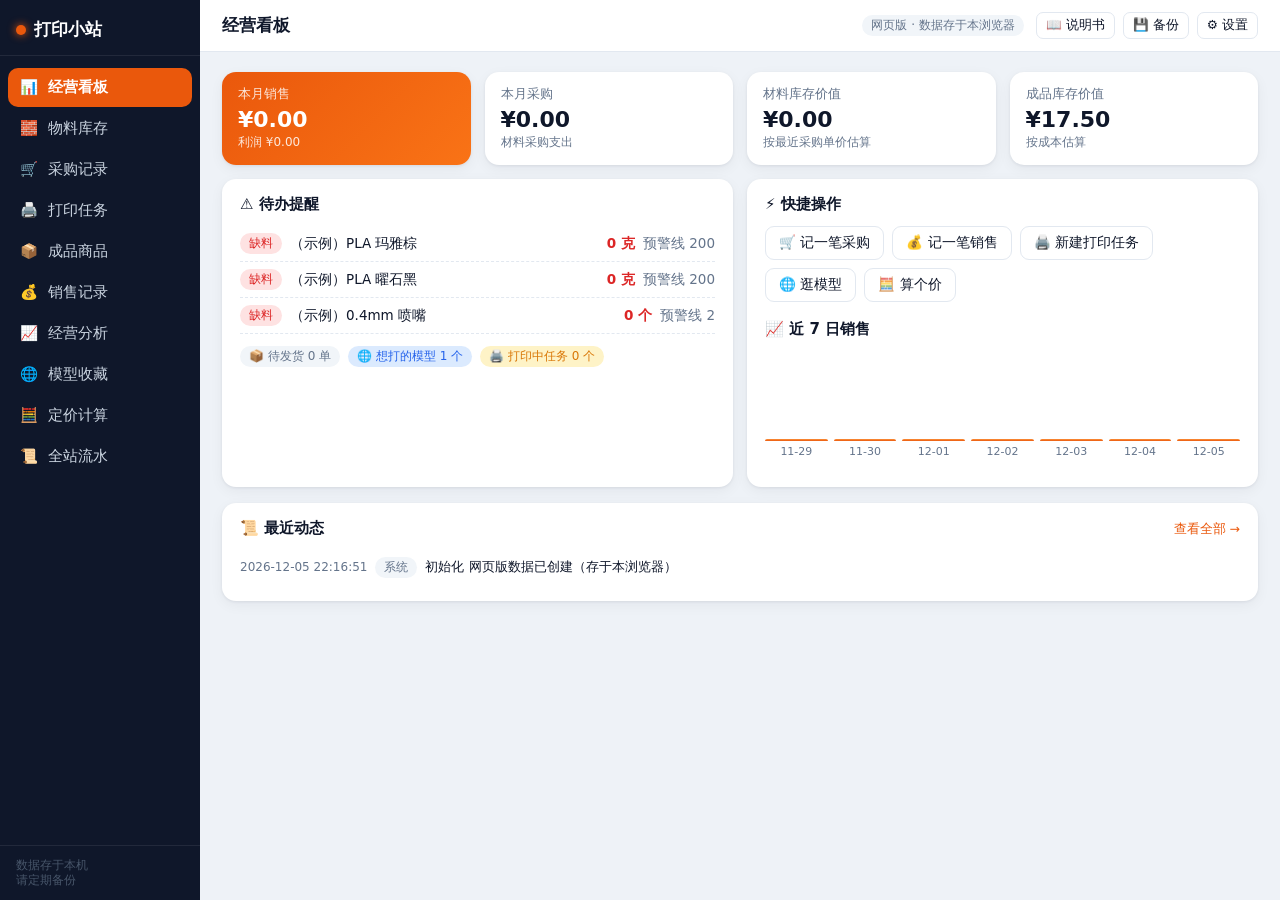
==== index.html @ f288597a "feat: 新增免安装网页版（GitHub Pages 直接可用） - localdb.js：浏览器端完整实现全部业务接口（localStorage 持久化） - 前端双模式：检测到无后端时自动切换网" ====
<!doctype html>
<html lang="zh-CN">
<head>
<meta charset="utf-8">
<meta name="viewport" content="width=device-width, initial-scale=1">
<title>打印小站 · 工作室管理</title>
<link rel="icon" href="data:image/svg+xml,<svg xmlns='http://www.w3.org/2000/svg' viewBox='0 0 100 100'><text y='.9em' font-size='90'>🖨️</text></svg>">
<link rel="stylesheet" href="static/style.css">
</head>
<body>
<aside id="sidebar">
  <div class="logo"><span class="dot"></span><span id="logo-name">打印小站</span></div>
  <nav id="nav"></nav>
  <div class="foot">数据存于本机<br>请定期备份</div>
</aside>
<div id="main">
  <header id="topbar">
    <h1 id="page-title">经营看板</h1>
    <div class="btns">
      <button class="btn small" id="btn-manual" title="图文使用说明书">📖 说明书</button>
      <button class="btn small" id="btn-backup" title="下载数据库备份文件">💾 备份</button>
      <button class="btn small" id="btn-settings" title="店名、电价等设置">⚙️ 设置</button>
    </div>
  </header>
  <main id="app"></main>
</div>
<div id="modal-root"></div>
<div id="toast-root"></div>
<script src="static/localdb.js"></script>
<script src="static/app.js"></script>
</body>
</html>
---- static/style.css ----
/* 打印小站 · 样式 */
:root {
  --bg: #eef2f7;
  --card: #ffffff;
  --ink: #0f172a;
  --muted: #64748b;
  --line: #e2e8f0;
  --brand: #ea580c;
  --brand-soft: #ffedd5;
  --ok: #16a34a;
  --ok-soft: #dcfce7;
  --bad: #dc2626;
  --bad-soft: #fee2e2;
  --warn: #d97706;
  --warn-soft: #fef3c7;
  --info: #2563eb;
  --info-soft: #dbeafe;
  --sidebar: #0f172a;
  --radius: 14px;
  --shadow: 0 1px 3px rgba(15, 23, 42, .07), 0 4px 14px rgba(15, 23, 42, .05);
}
* { box-sizing: border-box; }
html, body { margin: 0; padding: 0; height: 100%; }
body {
  font-family: system-ui, -apple-system, "Segoe UI", "Microsoft YaHei", "PingFang SC", sans-serif;
  background: var(--bg); color: var(--ink); font-size: 14.5px;
  display: flex; min-height: 100vh;
}

/* ---------- 侧边导航 ---------- */
#sidebar {
  width: 200px; background: var(--sidebar); color: #cbd5e1;
  display: flex; flex-direction: column; flex-shrink: 0;
  position: sticky; top: 0; height: 100vh;
}
#sidebar .logo {
  padding: 18px 16px 14px; font-size: 17px; font-weight: 700; color: #fff;
  display: flex; align-items: center; gap: 8px;
  border-bottom: 1px solid rgba(255,255,255,.08);
}
#sidebar .logo .dot { width: 10px; height: 10px; border-radius: 50%; background: var(--brand); box-shadow: 0 0 8px var(--brand); }
#nav { flex: 1; padding: 10px 8px; overflow-y: auto; }
#nav a {
  display: flex; align-items: center; gap: 10px; padding: 10px 12px; margin: 2px 0;
  color: #cbd5e1; text-decoration: none; border-radius: 10px; font-size: 14.5px;
  transition: background .15s, color .15s;
}
#nav a:hover { background: rgba(255,255,255,.07); color: #fff; }
#nav a.active { background: var(--brand); color: #fff; font-weight: 600; }
#nav .badge {
  margin-left: auto; background: rgba(255,255,255,.15); border-radius: 99px;
  font-size: 11.5px; padding: 1px 7px;
}
#nav a.active .badge { background: rgba(255,255,255,.25); }
#sidebar .foot { padding: 12px 16px; font-size: 11.5px; color: #475569; border-top: 1px solid rgba(255,255,255,.08); }

/* ---------- 主区域 ---------- */
#main { flex: 1; min-width: 0; display: flex; flex-direction: column; }
#topbar {
  background: var(--card); border-bottom: 1px solid var(--line);
  padding: 12px 22px; display: flex; align-items: center; gap: 12px;
  position: sticky; top: 0; z-index: 20;
}
#topbar h1 { font-size: 17px; margin: 0; flex: 1; }
#topbar .btns { display: flex; gap: 8px; }
#app { padding: 20px 22px 40px; max-width: 1200px; width: 100%; margin: 0 auto; }

/* ---------- 通用组件 ---------- */
.card {
  background: var(--card); border-radius: var(--radius); box-shadow: var(--shadow);
  padding: 16px 18px; margin-bottom: 16px;
}
.card h2 { font-size: 15px; margin: 0 0 12px; display: flex; align-items: center; gap: 8px; }
.card h2 .right { margin-left: auto; font-weight: 400; }

.grid { display: grid; gap: 14px; }
.grid.cols4 { grid-template-columns: repeat(4, 1fr); }
.grid.cols2 { grid-template-columns: repeat(2, 1fr); }
@media (max-width: 900px) {
  .grid.cols4 { grid-template-columns: repeat(2, 1fr); }
  .grid.cols2 { grid-template-columns: 1fr; }
}

.stat { background: var(--card); border-radius: var(--radius); box-shadow: var(--shadow); padding: 14px 16px; }
.stat .label { color: var(--muted); font-size: 12.5px; }
.stat .value { font-size: 22px; font-weight: 700; margin-top: 4px; }
.stat .sub { color: var(--muted); font-size: 12px; margin-top: 2px; }
.stat.brand { background: linear-gradient(135deg, #ea580c, #f97316); color: #fff; }
.stat.brand .label, .stat.brand .sub { color: rgba(255,255,255,.85); }

table { width: 100%; border-collapse: collapse; }
th { text-align: left; color: var(--muted); font-weight: 500; font-size: 12.5px; padding: 8px 10px; border-bottom: 1px solid var(--line); white-space: nowrap; }
td { padding: 9px 10px; border-bottom: 1px solid var(--line); vertical-align: middle; }
tr:last-child td { border-bottom: none; }
tr:hover td { background: #f8fafc; }
td.num, th.num { text-align: right; font-variant-numeric: tabular-nums; }
.table-wrap { overflow-x: auto; }

.btn {
  display: inline-flex; align-items: center; gap: 5px; border: 1px solid var(--line);
  background: #fff; color: var(--ink); border-radius: 9px; padding: 7px 13px;
  font-size: 13.5px; cursor: pointer; text-decoration: none; white-space: nowrap;
  transition: all .15s; font-family: inherit;
}
.btn:hover { border-color: #cbd5e1; background: #f8fafc; }
.btn.primary { background: var(--brand); border-color: var(--brand); color: #fff; }
.btn.primary:hover { background: #c2410c; }
.btn.danger { color: var(--bad); }
.btn.danger:hover { background: var(--bad-soft); border-color: #fecaca; }
.btn.small { padding: 4px 9px; font-size: 12.5px; border-radius: 7px; }
.btn.ghost { border-color: transparent; background: transparent; }
.btn.ghost:hover { background: #f1f5f9; }
.btn:disabled { opacity: .5; cursor: not-allowed; }

.chip {
  display: inline-block; padding: 2px 9px; border-radius: 99px; font-size: 12px; white-space: nowrap;
}
.chip.ok { background: var(--ok-soft); color: var(--ok); }
.chip.bad { background: var(--bad-soft); color: var(--bad); }
.chip.warn { background: var(--warn-soft); color: var(--warn); }
.chip.info { background: var(--info-soft); color: var(--info); }
.chip.gray { background: #f1f5f9; color: var(--muted); }
.chip.brand { background: var(--brand-soft); color: var(--brand); }

input, select, textarea {
  font-family: inherit; font-size: 14px; color: var(--ink);
  border: 1px solid var(--line); border-radius: 9px; padding: 8px 10px; background: #fff;
  outline: none; max-width: 100%;
}
input:focus, select:focus, textarea:focus { border-color: var(--brand); box-shadow: 0 0 0 3px var(--brand-soft); }
input[type="checkbox"] { width: 16px; height: 16px; accent-color: var(--brand); }
.field { display: flex; flex-direction: column; gap: 5px; margin-bottom: 12px; }
.field label { font-size: 12.5px; color: var(--muted); }
.field .hint { font-size: 12px; color: var(--muted); }
.form-row { display: grid; grid-template-columns: 1fr 1fr; gap: 0 14px; }
@media (max-width: 640px) { .form-row { grid-template-columns: 1fr; } }

.toolbar { display: flex; flex-wrap: wrap; gap: 8px; align-items: center; margin-bottom: 14px; }
.toolbar input[type="text"], .toolbar input[type="search"] { width: 200px; }
.toolbar .spacer { flex: 1; }

.empty { text-align: center; color: var(--muted); padding: 36px 10px; }
.empty .big { font-size: 34px; margin-bottom: 8px; }

/* ---------- 弹窗 ---------- */
#modal-root .overlay {
  position: fixed; inset: 0; background: rgba(15,23,42,.45); z-index: 100;
  display: flex; align-items: flex-start; justify-content: center; padding: 5vh 14px 14px;
  overflow-y: auto;
}
.modal {
  background: #fff; border-radius: 16px; width: 560px; max-width: 100%;
  box-shadow: 0 20px 60px rgba(15,23,42,.3); animation: pop .18s ease;
}
@keyframes pop { from { transform: translateY(10px) scale(.98); opacity: 0; } to { transform: none; opacity: 1; } }
.modal .m-head { display: flex; align-items: center; padding: 15px 18px 0; }
.modal .m-head h3 { margin: 0; font-size: 16px; flex: 1; }
.modal .m-head .close { border: none; background: none; font-size: 20px; cursor: pointer; color: var(--muted); padding: 4px 8px; border-radius: 8px; }
.modal .m-head .close:hover { background: #f1f5f9; }
.modal .m-body { padding: 14px 18px; max-height: 65vh; overflow-y: auto; }
.modal .m-foot { display: flex; justify-content: flex-end; gap: 8px; padding: 0 18px 16px; }

/* ---------- 弹出提示 ---------- */
#toast-root { position: fixed; bottom: 26px; left: 50%; transform: translateX(-50%); z-index: 200; display: flex; flex-direction: column; gap: 8px; align-items: center; }
.toast {
  background: #0f172a; color: #fff; padding: 10px 18px; border-radius: 99px;
  font-size: 13.5px; box-shadow: 0 8px 24px rgba(15,23,42,.35); animation: pop .2s ease;
  max-width: 86vw;
}
.toast.err { background: var(--bad); }

/* ---------- 看板 ---------- */
.alert-item { display: flex; align-items: center; gap: 8px; padding: 7px 0; border-bottom: 1px dashed var(--line); font-size: 13.5px; }
.alert-item:last-child { border-bottom: none; }
.log-line { padding: 7px 0; border-bottom: 1px dashed var(--line); font-size: 13px; display: flex; gap: 8px; align-items: baseline; }
.log-line:last-child { border-bottom: none; }
.log-line .t { color: var(--muted); font-size: 12px; white-space: nowrap; }
.log-line .m { flex-shrink: 0; }
.quick { display: flex; flex-wrap: wrap; gap: 8px; }

/* ---------- 模型收藏 ---------- */
.site-btns { display: flex; flex-wrap: wrap; gap: 8px; }
.model-grid { display: grid; grid-template-columns: repeat(auto-fill, minmax(230px, 1fr)); gap: 14px; }
.model-card { background: #fff; border-radius: var(--radius); box-shadow: var(--shadow); overflow: hidden; display: flex; flex-direction: column; }
.model-card .img { height: 130px; background: linear-gradient(135deg, #1e293b, #334155); display: flex; align-items: center; justify-content: center; font-size: 40px; position: relative; }
.model-card .img img { width: 100%; height: 100%; object-fit: cover; }
.model-card .img .src { position: absolute; left: 8px; top: 8px; }
.model-card .body { padding: 11px 13px; display: flex; flex-direction: column; gap: 7px; flex: 1; }
.model-card .title { font-weight: 600; font-size: 14px; line-height: 1.35; word-break: break-all; }
.model-card .title a { color: inherit; text-decoration: none; }
.model-card .title a:hover { color: var(--brand); }
.model-card .tags { color: var(--muted); font-size: 12px; }
.model-card .note { color: var(--muted); font-size: 12px; }
.model-card .acts { display: flex; gap: 6px; align-items: center; margin-top: auto; padding-top: 6px; border-top: 1px solid var(--line); }
.stars { color: #f59e0b; font-size: 13px; letter-spacing: 1px; cursor: pointer; user-select: none; }
.stars .off { color: #d7dce3; }
.idea-item { display: flex; align-items: center; gap: 9px; padding: 7px 0; border-bottom: 1px dashed var(--line); }
.idea-item:last-child { border-bottom: none; }
.idea-item.done span { text-decoration: line-through; color: var(--muted); }
.idea-item span { flex: 1; font-size: 13.5px; word-break: break-all; }

/* ---------- Printables 热门（实验性） ---------- */
.hot-grid { display: grid; grid-template-columns: repeat(auto-fill, minmax(150px, 1fr)); gap: 10px; }
.hot-card { border: 1px solid var(--line); border-radius: 12px; overflow: hidden; display: flex; flex-direction: column; background: #fff; }
.hot-card .img { height: 96px; background: linear-gradient(135deg, #1e293b, #334155); display: flex; align-items: center; justify-content: center; font-size: 26px; }
.hot-card .img img { width: 100%; height: 100%; object-fit: cover; }
.hot-card .nm { font-size: 12.5px; font-weight: 600; padding: 7px 9px 2px; line-height: 1.3; word-break: break-all; overflow: hidden; display: -webkit-box; -webkit-line-clamp: 2; -webkit-box-orient: vertical; }
.hot-card .meta { font-size: 11.5px; color: var(--muted); padding: 0 9px 6px; }
.hot-card .acts { margin-top: auto; display: flex; gap: 4px; padding: 6px 7px; border-top: 1px solid var(--line); align-items: center; }

/* ---------- 打印机条 ---------- */
.printer-strip { display: flex; flex-wrap: wrap; gap: 10px; }
.printer-card {
  border: 1px solid var(--line); border-radius: 12px; padding: 10px 13px; background: #fff;
  display: flex; align-items: center; gap: 10px; min-width: 190px;
}
.printer-card .nm { font-weight: 600; }
.printer-card .md { color: var(--muted); font-size: 12px; }
.printer-card .ops { margin-left: auto; display: flex; gap: 4px; }

/* ---------- 定价计算 ---------- */
.calc-grid { display: grid; grid-template-columns: 1.2fr .8fr; gap: 16px; align-items: start; }
@media (max-width: 860px) { .calc-grid { grid-template-columns: 1fr; } }
.calc-line { display: flex; justify-content: space-between; padding: 7px 2px; border-bottom: 1px dashed var(--line); font-size: 13.5px; }
.calc-line.total { border-bottom: none; font-weight: 700; font-size: 15px; }
.calc-price { font-size: 30px; font-weight: 800; color: var(--brand); text-align: center; padding: 6px 0 2px; }

/* ---------- 状态色 ---------- */
.st-printing { background: var(--warn-soft); color: var(--warn); }
.st-done { background: var(--ok-soft); color: var(--ok); }
.st-canceled { background: #f1f5f9; color: var(--muted); }
.st-want { background: var(--info-soft); color: var(--info); }
.st-listed { background: var(--ok-soft); color: var(--ok); }
.st-dropped { background: #f1f5f9; color: var(--muted); }
.profit-pos { color: var(--ok); font-weight: 600; }
.profit-neg { color: var(--bad); font-weight: 600; }
.low-stock { color: var(--bad); font-weight: 600; }

/* ---------- 移动端 ---------- */
@media (max-width: 900px) {
  body { flex-direction: column; }
  #sidebar {
    width: 100%; height: auto; position: fixed; bottom: 0; left: 0; z-index: 50;
    flex-direction: row; border-top: 1px solid rgba(255,255,255,.1);
  }
  #sidebar .logo, #sidebar .foot { display: none; }
  #nav { display: flex; padding: 4px 6px; gap: 2px; overflow-x: auto; }
  #nav a { flex-direction: column; gap: 3px; font-size: 11px; padding: 7px 9px; flex-shrink: 0; }
  #nav a .badge { display: none; }
  #main { padding-bottom: 66px; }
  #app { padding: 14px 12px 30px; }
  #topbar { padding: 10px 14px; }
  .toolbar input[type="text"], .toolbar input[type="search"] { width: 130px; }
}
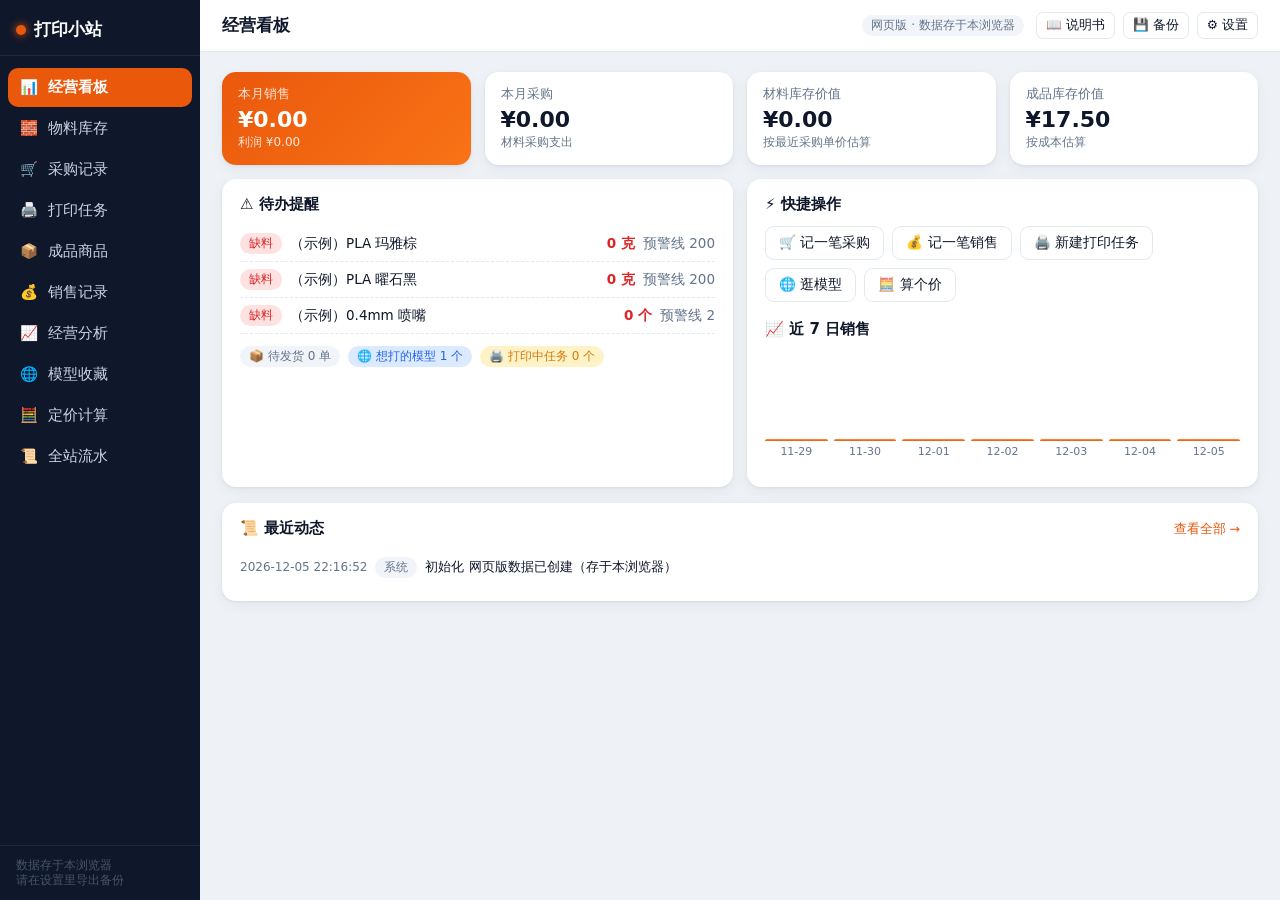
==== commit 993a9d30: "fix: 静态资源加版本号参数，更新后浏览器不再用旧缓存" ====
--- a/index.html
+++ b/index.html
@@ -5,7 +5,7 @@
 <meta name="viewport" content="width=device-width, initial-scale=1">
 <title>打印小站 · 工作室管理</title>
 <link rel="icon" href="data:image/svg+xml,<svg xmlns='http://www.w3.org/2000/svg' viewBox='0 0 100 100'><text y='.9em' font-size='90'>🖨️</text></svg>">
-<link rel="stylesheet" href="static/style.css">
+<link rel="stylesheet" href="static/style.css?v=3">
 </head>
 <body>
 <aside id="sidebar">
@@ -26,7 +26,7 @@
 </div>
 <div id="modal-root"></div>
 <div id="toast-root"></div>
-<script src="static/localdb.js"></script>
-<script src="static/app.js"></script>
+<script src="static/localdb.js?v=3"></script>
+<script src="static/app.js?v=3"></script>
 </body>
 </html>
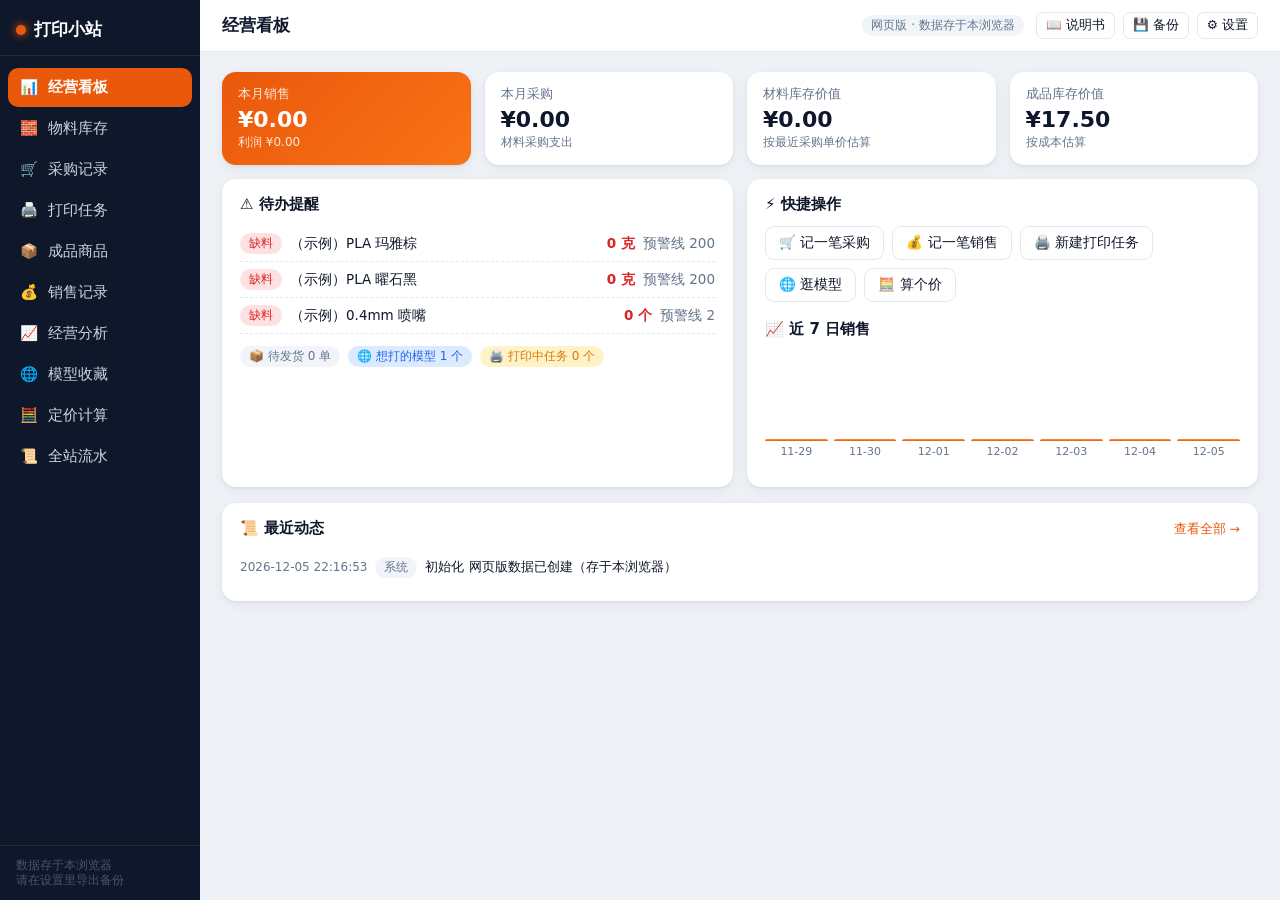
==== commit bfccd412: "fix: 模型标签前缀改纯文字（🏷️ 在部分系统渲染为方框）；资源版本号升 v4" ====
--- a/index.html
+++ b/index.html
@@ -5,7 +5,7 @@
 <meta name="viewport" content="width=device-width, initial-scale=1">
 <title>打印小站 · 工作室管理</title>
 <link rel="icon" href="data:image/svg+xml,<svg xmlns='http://www.w3.org/2000/svg' viewBox='0 0 100 100'><text y='.9em' font-size='90'>🖨️</text></svg>">
-<link rel="stylesheet" href="static/style.css?v=3">
+<link rel="stylesheet" href="static/style.css?v=4">
 </head>
 <body>
 <aside id="sidebar">
@@ -26,7 +26,7 @@
 </div>
 <div id="modal-root"></div>
 <div id="toast-root"></div>
-<script src="static/localdb.js?v=3"></script>
-<script src="static/app.js?v=3"></script>
+<script src="static/localdb.js?v=4"></script>
+<script src="static/app.js?v=4"></script>
 </body>
 </html>
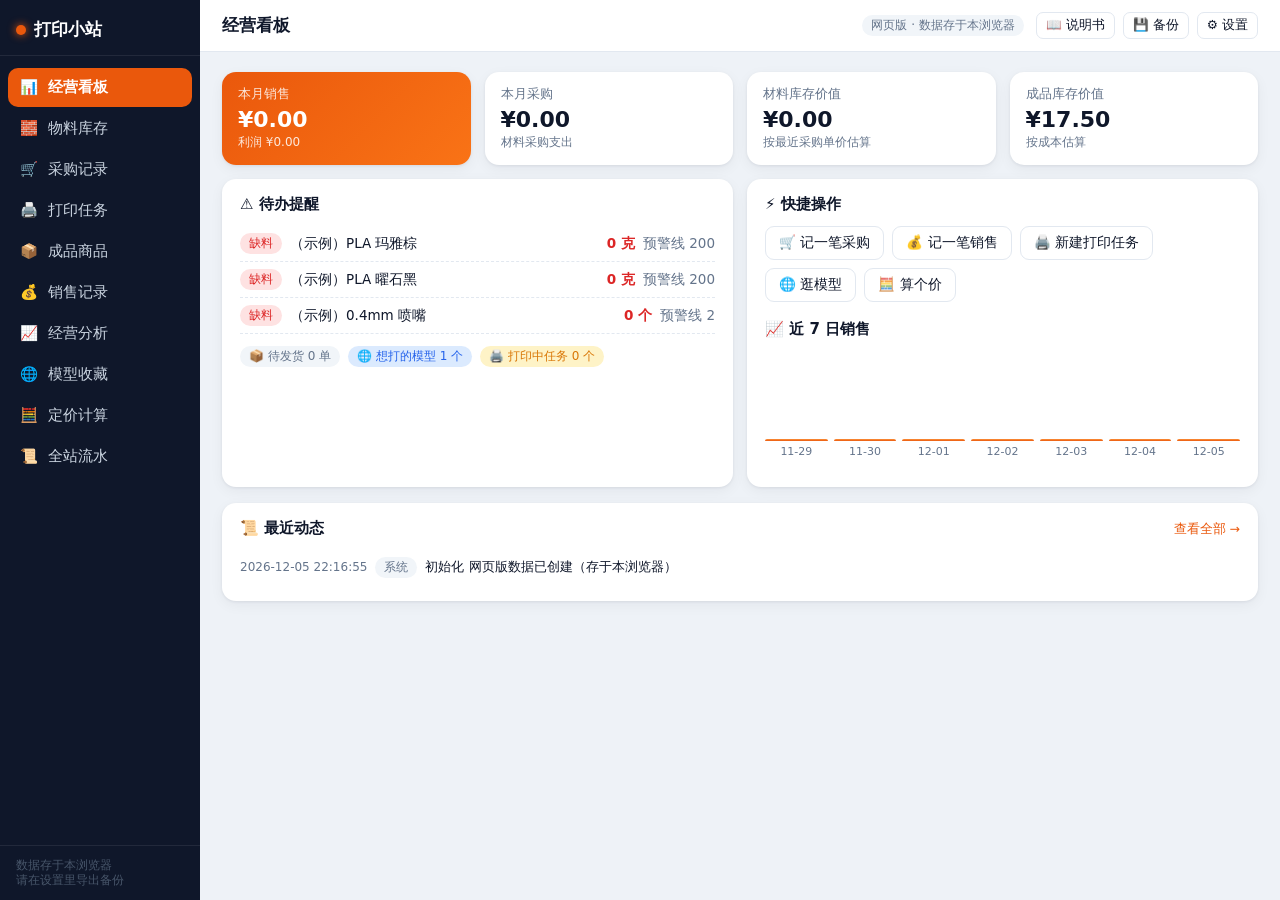
==== commit 70d6d2f2: "fix: 手机端两处布局——底部导航被 top:0+bottom:0 拉伸占满全屏；弹窗动态行输入框溢出裁切" ====
--- a/index.html
+++ b/index.html
@@ -5,7 +5,7 @@
 <meta name="viewport" content="width=device-width, initial-scale=1">
 <title>打印小站 · 工作室管理</title>
 <link rel="icon" href="data:image/svg+xml,<svg xmlns='http://www.w3.org/2000/svg' viewBox='0 0 100 100'><text y='.9em' font-size='90'>🖨️</text></svg>">
-<link rel="stylesheet" href="static/style.css?v=4">
+<link rel="stylesheet" href="static/style.css?v=5">
 </head>
 <body>
 <aside id="sidebar">
@@ -26,7 +26,7 @@
 </div>
 <div id="modal-root"></div>
 <div id="toast-root"></div>
-<script src="static/localdb.js?v=4"></script>
-<script src="static/app.js?v=4"></script>
+<script src="static/localdb.js?v=5"></script>
+<script src="static/app.js?v=5"></script>
 </body>
 </html>
--- a/static/style.css
+++ b/static/style.css
@@ -191,7 +191,7 @@
 .model-card .title a:hover { color: var(--brand); }
 .model-card .tags { color: var(--muted); font-size: 12px; }
 .model-card .note { color: var(--muted); font-size: 12px; }
-.model-card .acts { display: flex; gap: 6px; align-items: center; margin-top: auto; padding-top: 6px; border-top: 1px solid var(--line); }
+.model-card .acts { display: flex; flex-wrap: wrap; gap: 6px; align-items: center; margin-top: auto; padding-top: 6px; border-top: 1px solid var(--line); }
 .stars { color: #f59e0b; font-size: 13px; letter-spacing: 1px; cursor: pointer; user-select: none; }
 .stars .off { color: #d7dce3; }
 .idea-item { display: flex; align-items: center; gap: 9px; padding: 7px 0; border-bottom: 1px dashed var(--line); }
@@ -240,7 +240,7 @@
 @media (max-width: 900px) {
   body { flex-direction: column; }
   #sidebar {
-    width: 100%; height: auto; position: fixed; bottom: 0; left: 0; z-index: 50;
+    width: 100%; height: auto; position: fixed; top: auto; bottom: 0; left: 0; z-index: 50;
     flex-direction: row; border-top: 1px solid rgba(255,255,255,.1);
   }
   #sidebar .logo, #sidebar .foot { display: none; }
@@ -252,3 +252,18 @@
   #topbar { padding: 10px 14px; }
   .toolbar input[type="text"], .toolbar input[type="search"] { width: 130px; }
 }
+
+/* ---------- 手机端弹窗内动态行：两列堆叠，不再挤压 ---------- */
+.p-row select, .p-row input, .s-row select, .s-row input, #j-mrows select, #j-mrows input {
+  width: 100%; min-width: 0;
+}
+@media (max-width: 640px) {
+  .p-row { grid-template-columns: 1fr 1fr !important; }
+  .p-row .pr-mid { grid-column: 1 / -1; }
+  .p-row .pr-hintline { grid-column: 1 / -1; }
+  .s-row { grid-template-columns: 1fr 1fr auto !important; }
+  .s-row .s-pid { grid-column: 1 / -1; }
+  #j-mrows > div { grid-template-columns: 1fr 1fr auto !important; }
+  .modal { width: 100%; }
+  .modal .m-body { max-height: 62vh; }
+}
